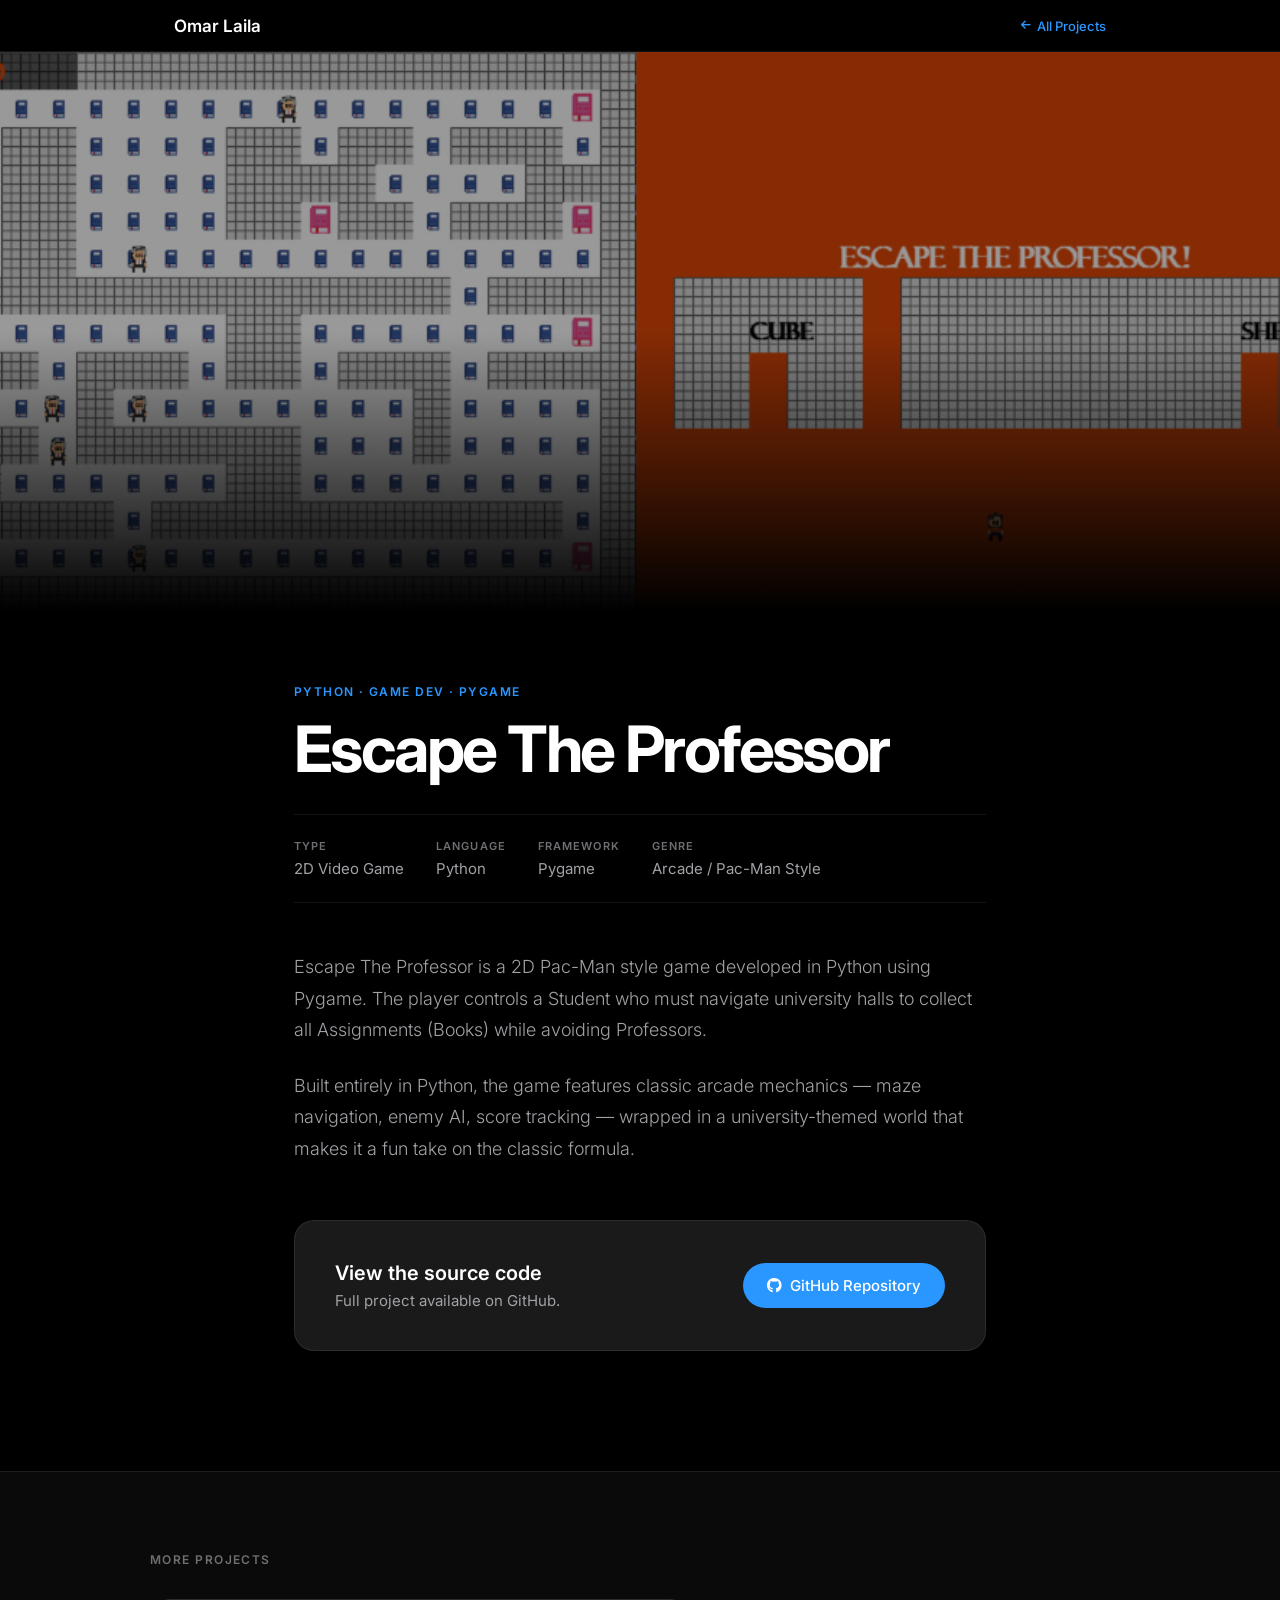
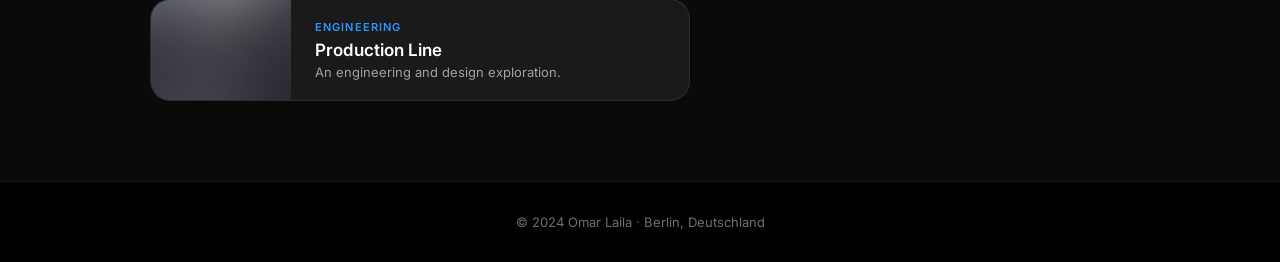
==== generic.html @ 266c4960 "changing folder location" ====
<!DOCTYPE HTML>
<html lang="en">
<head>
  <title>Escape The Professor — Omar Laila</title>
  <meta charset="utf-8" />
  <meta name="viewport" content="width=device-width, initial-scale=1" />
  <link rel="preconnect" href="https://fonts.googleapis.com">
  <link rel="preconnect" href="https://fonts.gstatic.com" crossorigin>
  <link href="https://fonts.googleapis.com/css2?family=Inter:wght@300;400;500;600;700&display=swap" rel="stylesheet">
  <link rel="stylesheet" href="https://cdnjs.cloudflare.com/ajax/libs/font-awesome/6.5.0/css/all.min.css" />

  <style>
    *, *::before, *::after { box-sizing: border-box; margin: 0; padding: 0; }

    :root {
      --bg: #000000;
      --bg2: #0a0a0a;
      --bg3: #111111;
      --surface: #1a1a1a;
      --surface2: #222222;
      --border: rgba(255,255,255,0.08);
      --text: #f5f5f7;
      --text-dim: #a1a1a6;
      --text-dimmer: #6e6e73;
      --accent: #2997ff;
      --white: #ffffff;
      --font: 'Inter', -apple-system, BlinkMacSystemFont, sans-serif;
    }

    html { scroll-behavior: smooth; }

    body {
      font-family: var(--font);
      background: var(--bg);
      color: var(--text);
      overflow-x: hidden;
      -webkit-font-smoothing: antialiased;
    }

    /* ── NAV ── */
    nav {
      position: fixed;
      top: 0; left: 0; right: 0;
      z-index: 100;
      background: rgba(0,0,0,0.72);
      backdrop-filter: saturate(180%) blur(20px);
      -webkit-backdrop-filter: saturate(180%) blur(20px);
      border-bottom: 1px solid var(--border);
      height: 52px;
      display: flex;
      align-items: center;
      justify-content: center;
    }

    .nav-inner {
      display: flex;
      align-items: center;
      gap: 40px;
      max-width: 980px;
      width: 100%;
      padding: 0 24px;
      justify-content: space-between;
    }

    .nav-logo {
      font-size: 17px;
      font-weight: 600;
      color: var(--white);
      text-decoration: none;
    }

    .nav-back {
      display: flex;
      align-items: center;
      gap: 6px;
      color: var(--accent);
      text-decoration: none;
      font-size: 13px;
      font-weight: 500;
      transition: gap 0.2s;
    }

    .nav-back:hover { gap: 10px; }
    .nav-back i { font-size: 11px; }

    /* ── HERO ── */
    .project-hero {
      padding-top: 52px;
      position: relative;
      overflow: hidden;
    }

    .hero-image-wrap {
      width: 100%;
      max-height: 560px;
      overflow: hidden;
      position: relative;
    }

    .hero-image-wrap::after {
      content: '';
      position: absolute;
      inset: 0;
      background: linear-gradient(to bottom, transparent 50%, var(--bg) 100%);
    }

    .hero-image-wrap img {
      width: 100%;
      height: 560px;
      object-fit: cover;
      display: block;
      filter: brightness(0.6);
      animation: heroScale 12s ease-in-out infinite alternate;
    }

    @keyframes heroScale {
      from { transform: scale(1); }
      to   { transform: scale(1.04); }
    }

    /* ── PROJECT CONTENT ── */
    .project-content {
      max-width: 740px;
      margin: 0 auto;
      padding: 72px 24px 120px;
    }

    .project-eyebrow {
      font-size: 12px;
      font-weight: 600;
      letter-spacing: 0.12em;
      text-transform: uppercase;
      color: var(--accent);
      margin-bottom: 16px;
      opacity: 0;
      animation: fadeUp 0.7s ease 0.1s forwards;
    }

    .project-title {
      font-size: clamp(36px, 6vw, 64px);
      font-weight: 700;
      letter-spacing: -0.04em;
      line-height: 1.05;
      color: var(--white);
      margin-bottom: 32px;
      opacity: 0;
      animation: fadeUp 0.7s ease 0.25s forwards;
    }

    .project-meta {
      display: flex;
      gap: 32px;
      flex-wrap: wrap;
      padding: 24px 0;
      border-top: 1px solid var(--border);
      border-bottom: 1px solid var(--border);
      margin-bottom: 48px;
      opacity: 0;
      animation: fadeUp 0.7s ease 0.4s forwards;
    }

    .meta-item h4 {
      font-size: 11px;
      font-weight: 600;
      letter-spacing: 0.1em;
      text-transform: uppercase;
      color: var(--text-dimmer);
      margin-bottom: 6px;
    }

    .meta-item p {
      font-size: 15px;
      color: var(--text-dim);
    }

    .project-body {
      opacity: 0;
      animation: fadeUp 0.7s ease 0.55s forwards;
    }

    .project-body p {
      font-size: 18px;
      font-weight: 300;
      line-height: 1.75;
      color: var(--text-dim);
      margin-bottom: 24px;
    }

    .project-body p:last-child { margin-bottom: 0; }

    .project-body a {
      color: var(--accent);
      text-decoration: none;
      font-weight: 500;
      transition: opacity 0.2s;
    }

    .project-body a:hover { opacity: 0.75; }

    /* ── CTA STRIP ── */
    .cta-strip {
      margin-top: 56px;
      padding: 40px;
      background: var(--surface);
      border: 1px solid var(--border);
      border-radius: 20px;
      display: flex;
      align-items: center;
      justify-content: space-between;
      gap: 24px;
      flex-wrap: wrap;
      opacity: 0;
      animation: fadeUp 0.7s ease 0.7s forwards;
    }

    .cta-strip-text h3 {
      font-size: 20px;
      font-weight: 600;
      color: var(--white);
      margin-bottom: 6px;
    }

    .cta-strip-text p {
      font-size: 15px;
      color: var(--text-dim);
    }

    .cta-btn {
      display: inline-flex;
      align-items: center;
      gap: 8px;
      background: var(--accent);
      color: var(--white);
      text-decoration: none;
      padding: 13px 24px;
      border-radius: 980px;
      font-size: 15px;
      font-weight: 500;
      white-space: nowrap;
      transition: background 0.2s, transform 0.2s;
      flex-shrink: 0;
    }

    .cta-btn:hover {
      background: #1a86e8;
      transform: scale(1.03);
    }

    /* ── MORE PROJECTS ── */
    .more-section {
      background: var(--bg2);
      border-top: 1px solid var(--border);
      padding: 80px 24px;
    }

    .more-inner {
      max-width: 980px;
      margin: 0 auto;
    }

    .more-label {
      font-size: 12px;
      font-weight: 600;
      letter-spacing: 0.12em;
      text-transform: uppercase;
      color: var(--text-dimmer);
      margin-bottom: 32px;
    }

    .more-card {
      background: var(--surface);
      border: 1px solid var(--border);
      border-radius: 20px;
      overflow: hidden;
      display: flex;
      align-items: center;
      gap: 0;
      transition: transform 0.3s, box-shadow 0.3s;
      text-decoration: none;
      max-width: 540px;
    }

    .more-card:hover {
      transform: translateY(-4px);
      box-shadow: 0 24px 60px rgba(0,0,0,0.4);
    }

    .more-card-img {
      width: 140px;
      height: 100px;
      object-fit: cover;
      flex-shrink: 0;
      filter: brightness(0.8);
      transition: filter 0.3s;
    }

    .more-card:hover .more-card-img { filter: brightness(1); }

    .more-card-body {
      padding: 20px 24px;
    }

    .more-card-tag {
      font-size: 11px;
      font-weight: 600;
      letter-spacing: 0.1em;
      text-transform: uppercase;
      color: var(--accent);
      margin-bottom: 6px;
    }

    .more-card-title {
      font-size: 17px;
      font-weight: 600;
      color: var(--white);
      margin-bottom: 4px;
    }

    .more-card-desc {
      font-size: 13px;
      color: var(--text-dim);
    }

    /* ── FOOTER ── */
    footer {
      border-top: 1px solid var(--border);
      padding: 32px 24px;
      text-align: center;
    }

    footer p {
      font-size: 13px;
      color: var(--text-dimmer);
    }

    /* ── REVEAL ── */
    .reveal {
      opacity: 0;
      transform: translateY(24px);
      transition: opacity 0.6s ease, transform 0.6s ease;
    }

    .reveal.visible { opacity: 1; transform: translateY(0); }

    /* ── KEYFRAMES ── */
    @keyframes fadeUp {
      from { opacity: 0; transform: translateY(16px); }
      to   { opacity: 1; transform: translateY(0); }
    }

    @media (max-width: 600px) {
      .project-meta { gap: 20px; }
      .cta-strip { flex-direction: column; align-items: flex-start; }
      .more-card-img { width: 100px; height: 80px; }
    }

    @media (prefers-reduced-motion: reduce) {
      *, *::before, *::after { animation: none !important; transition: none !important; }
    }
  </style>
</head>

<body>

  <!-- NAV -->
  <nav>
    <div class="nav-inner">
      <a href="index.html" class="nav-logo">Omar Laila</a>
      <a href="index.html#projects" class="nav-back">
        <i class="fa fa-arrow-left"></i> All Projects
      </a>
    </div>
  </nav>

  <!-- HERO IMAGE -->
  <div class="project-hero">
    <div class="hero-image-wrap">
      <img src="images/pic04.jpg" alt="Escape The Professor gameplay screenshot">
    </div>
  </div>

  <!-- CONTENT -->
  <div class="project-content">
    <p class="project-eyebrow">Python · Game Dev · Pygame</p>
    <h1 class="project-title">Escape The Professor</h1>

    <div class="project-meta">
      <div class="meta-item">
        <h4>Type</h4>
        <p>2D Video Game</p>
      </div>
      <div class="meta-item">
        <h4>Language</h4>
        <p>Python</p>
      </div>
      <div class="meta-item">
        <h4>Framework</h4>
        <p>Pygame</p>
      </div>
      <div class="meta-item">
        <h4>Genre</h4>
        <p>Arcade / Pac-Man Style</p>
      </div>
    </div>

    <div class="project-body">
      <p>Escape The Professor is a 2D Pac-Man style game developed in Python using Pygame. The player controls a Student who must navigate university halls to collect all Assignments (Books) while avoiding Professors.</p>
      <p>Built entirely in Python, the game features classic arcade mechanics — maze navigation, enemy AI, score tracking — wrapped in a university-themed world that makes it a fun take on the classic formula.</p>
    </div>

    <div class="cta-strip">
      <div class="cta-strip-text">
        <h3>View the source code</h3>
        <p>Full project available on GitHub.</p>
      </div>
      <a href="https://github.com/OmarLaila/Escape-The-Professor" target="_blank" rel="noopener" class="cta-btn">
        <i class="fab fa-github"></i> GitHub Repository
      </a>
    </div>
  </div>

  <!-- MORE PROJECTS -->
  <div class="more-section">
    <div class="more-inner reveal">
      <p class="more-label">More Projects</p>
      <a href="index.html#projects" class="more-card">
        <img src="images/pic02.jpg" alt="Production Line" class="more-card-img">
        <div class="more-card-body">
          <p class="more-card-tag">Engineering</p>
          <p class="more-card-title">Production Line</p>
          <p class="more-card-desc">An engineering and design exploration.</p>
        </div>
      </a>
    </div>
  </div>

  <!-- FOOTER -->
  <footer>
    <p>© 2024 Omar Laila · Berlin, Deutschland</p>
  </footer>

  <script>
    const reveals = document.querySelectorAll('.reveal');
    const observer = new IntersectionObserver((entries) => {
      entries.forEach(e => {
        if (e.isIntersecting) {
          e.target.classList.add('visible');
          observer.unobserve(e.target);
        }
      });
    }, { threshold: 0.12 });
    reveals.forEach(el => observer.observe(el));
  </script>
</body>
</html>
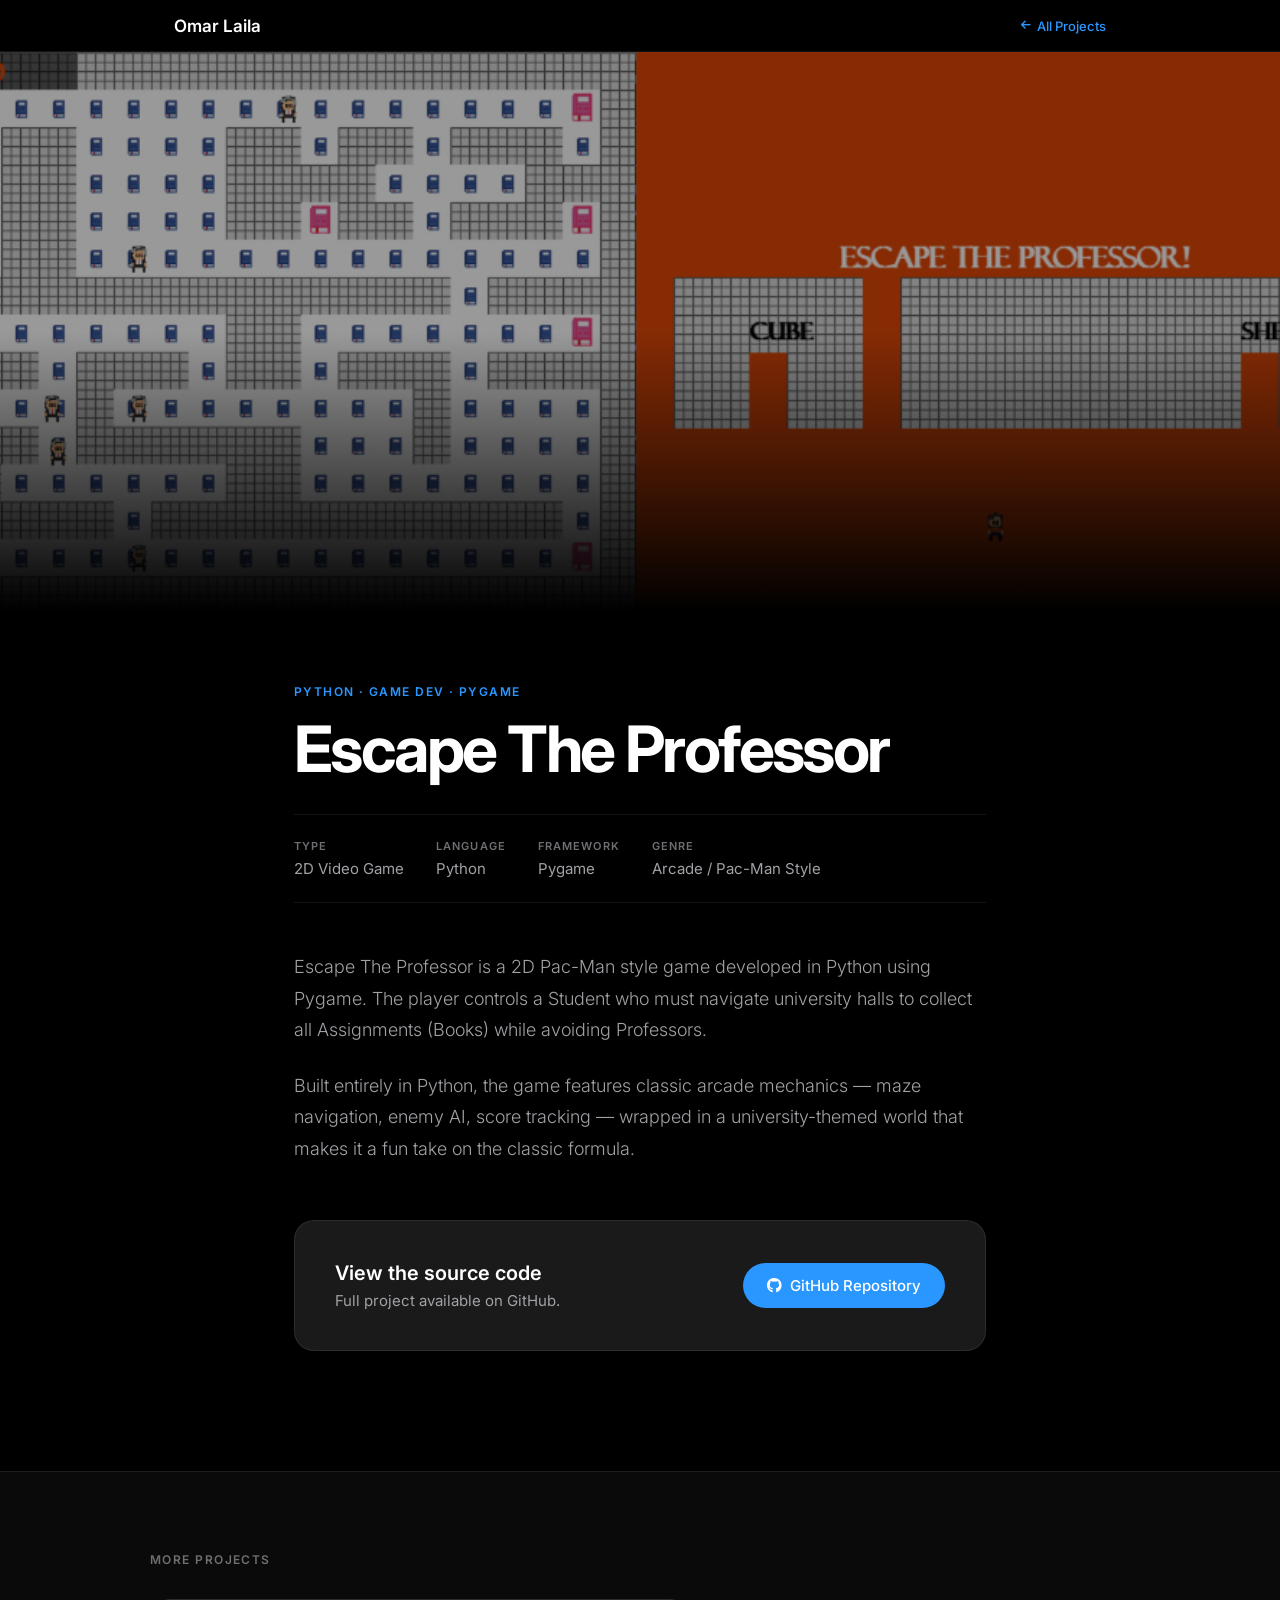
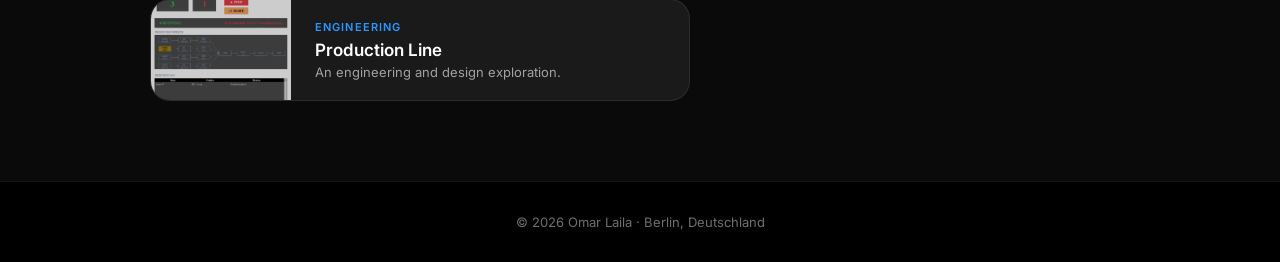
==== commit 71e3fbb1: "new s" ====
--- a/generic.html
+++ b/generic.html
@@ -413,7 +413,7 @@
         <h3>View the source code</h3>
         <p>Full project available on GitHub.</p>
       </div>
-      <a href="https://github.com/OmarLaila/Escape-The-Professor" target="_blank" rel="noopener" class="cta-btn">
+      <a href="https://github.com/Omar00981/Escape_The_Professor" target="_blank" rel="noopener" class="cta-btn">
         <i class="fab fa-github"></i> GitHub Repository
       </a>
     </div>
@@ -424,7 +424,7 @@
     <div class="more-inner reveal">
       <p class="more-label">More Projects</p>
       <a href="index.html#projects" class="more-card">
-        <img src="images/pic02.jpg" alt="Production Line" class="more-card-img">
+        <img src="images/HMI.png" alt="Production Line" class="more-card-img">
         <div class="more-card-body">
           <p class="more-card-tag">Engineering</p>
           <p class="more-card-title">Production Line</p>
@@ -436,7 +436,7 @@
 
   <!-- FOOTER -->
   <footer>
-    <p>© 2024 Omar Laila · Berlin, Deutschland</p>
+    <p>© 2026 Omar Laila · Berlin, Deutschland</p>
   </footer>
 
   <script>
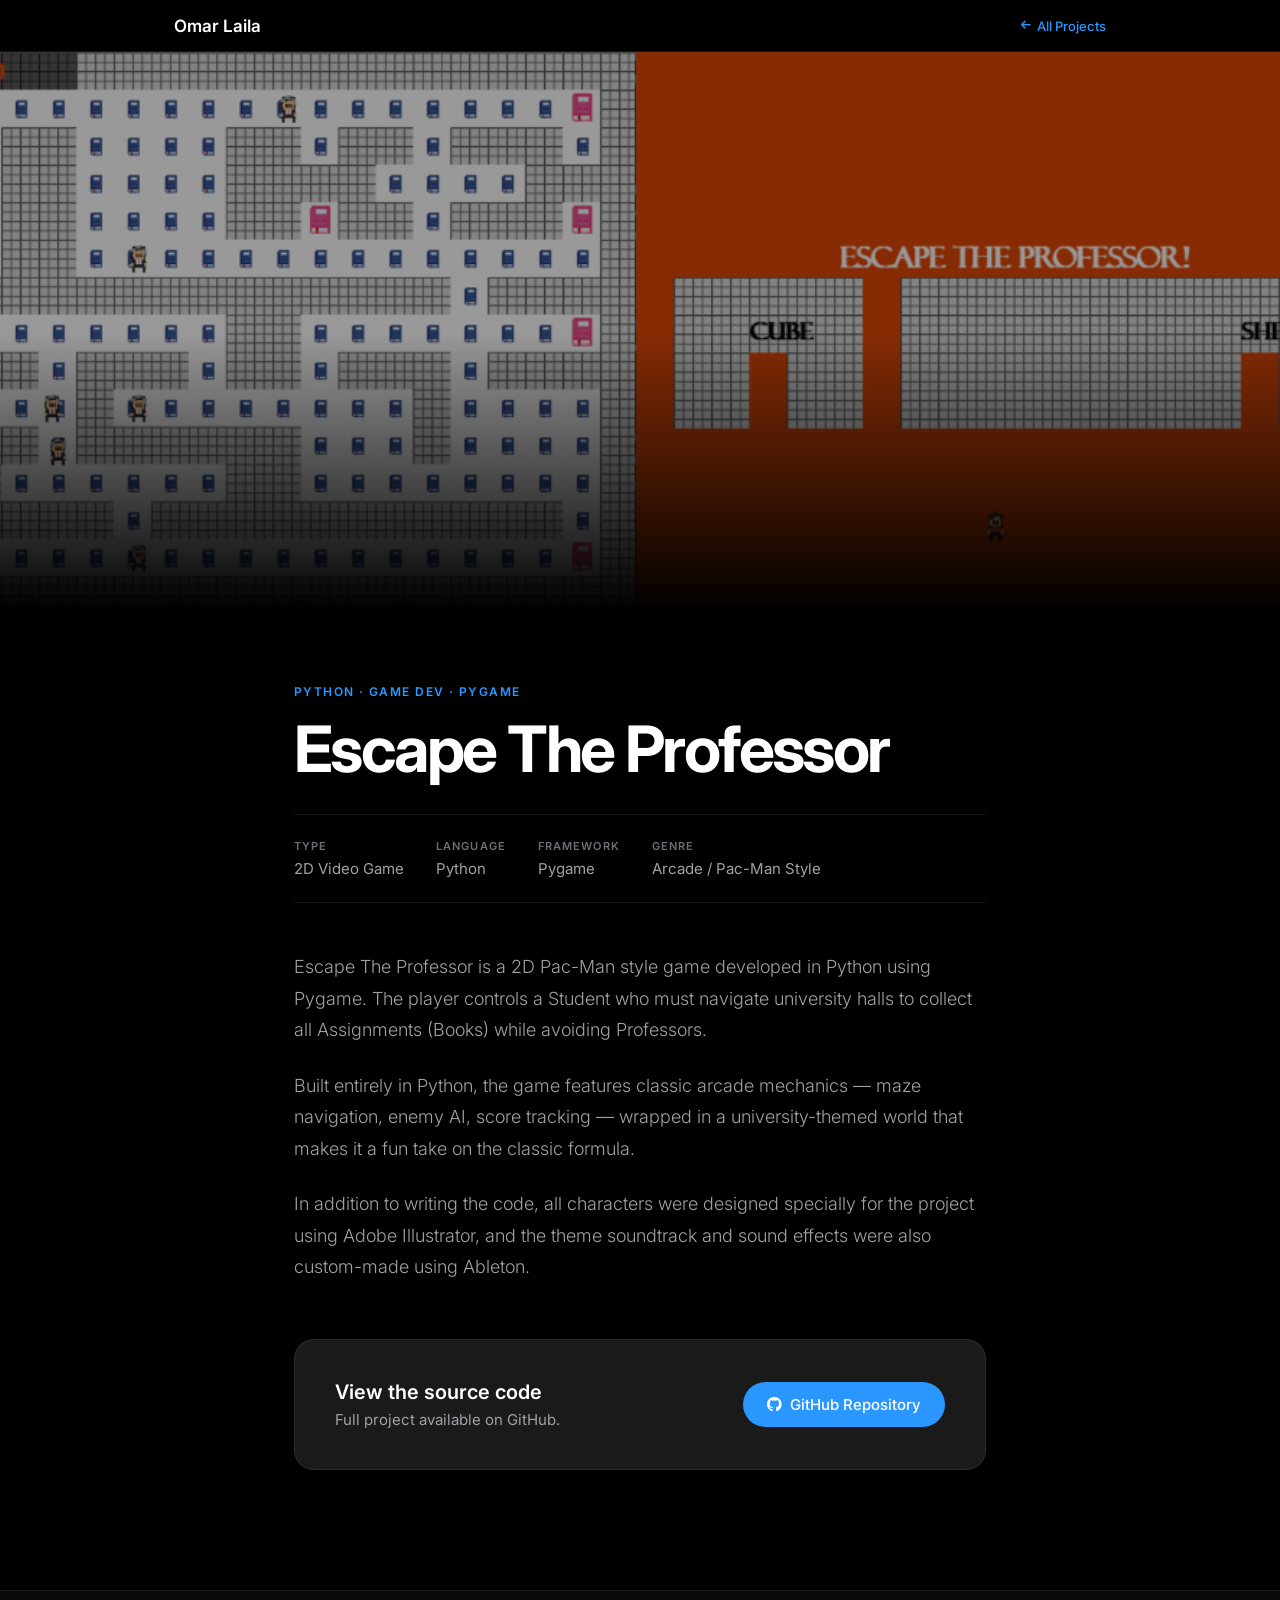
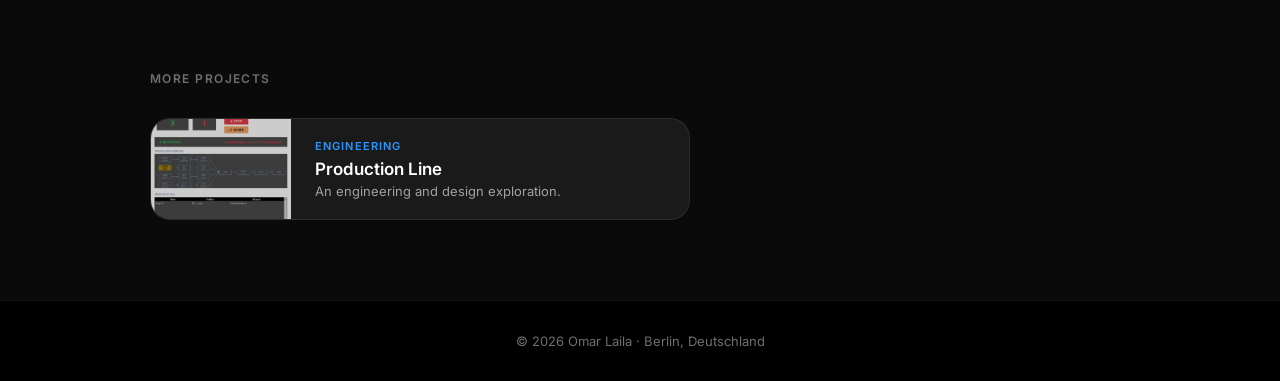
==== commit 2a585f4c: "added design and music info" ====
--- a/generic.html
+++ b/generic.html
@@ -406,6 +406,8 @@
     <div class="project-body">
       <p>Escape The Professor is a 2D Pac-Man style game developed in Python using Pygame. The player controls a Student who must navigate university halls to collect all Assignments (Books) while avoiding Professors.</p>
       <p>Built entirely in Python, the game features classic arcade mechanics — maze navigation, enemy AI, score tracking — wrapped in a university-themed world that makes it a fun take on the classic formula.</p>
+      <p>In addition to writing the code, all characters were designed specially for the project using Adobe Illustrator, and the theme soundtrack and sound effects were also custom-made using Ableton.</p>
+
     </div>
 
     <div class="cta-strip">
@@ -423,7 +425,7 @@
   <div class="more-section">
     <div class="more-inner reveal">
       <p class="more-label">More Projects</p>
-      <a href="index.html#projects" class="more-card">
+      <a href="generic2.html" class="more-card">
         <img src="images/HMI.png" alt="Production Line" class="more-card-img">
         <div class="more-card-body">
           <p class="more-card-tag">Engineering</p>
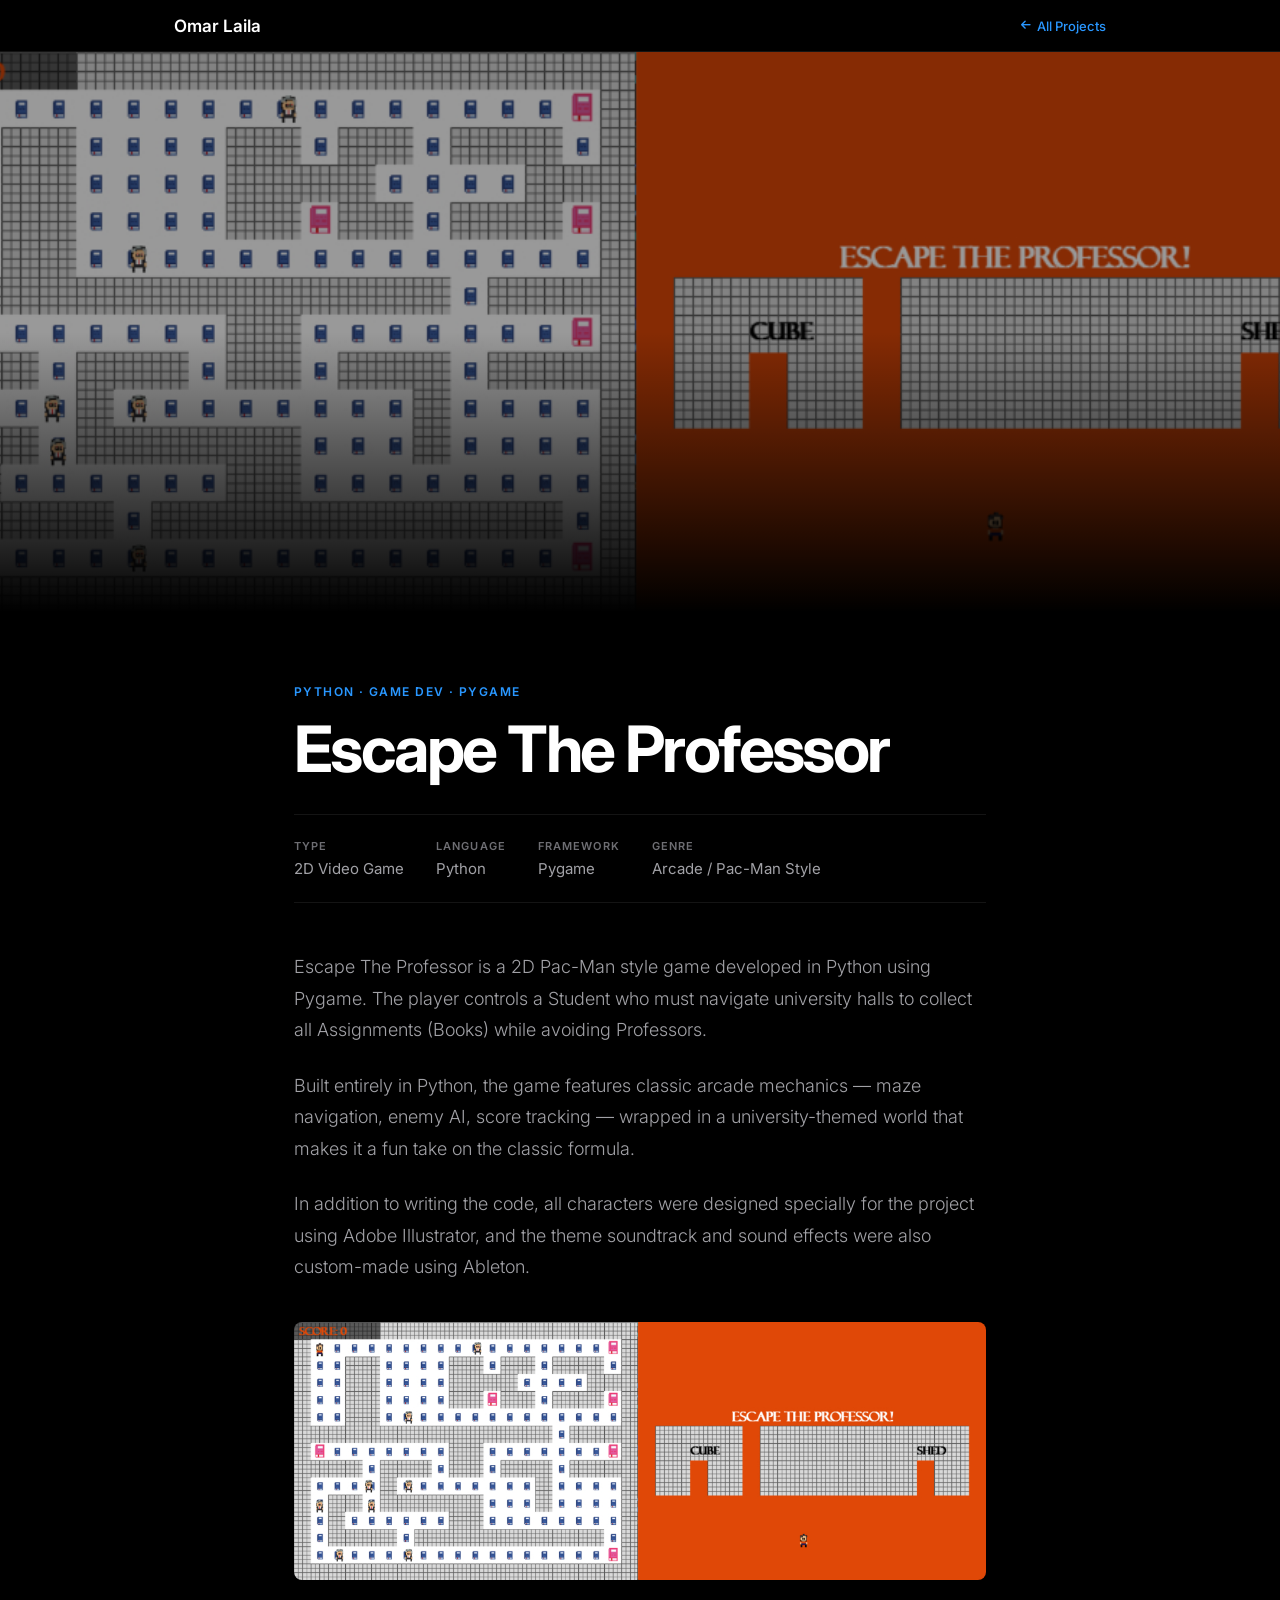
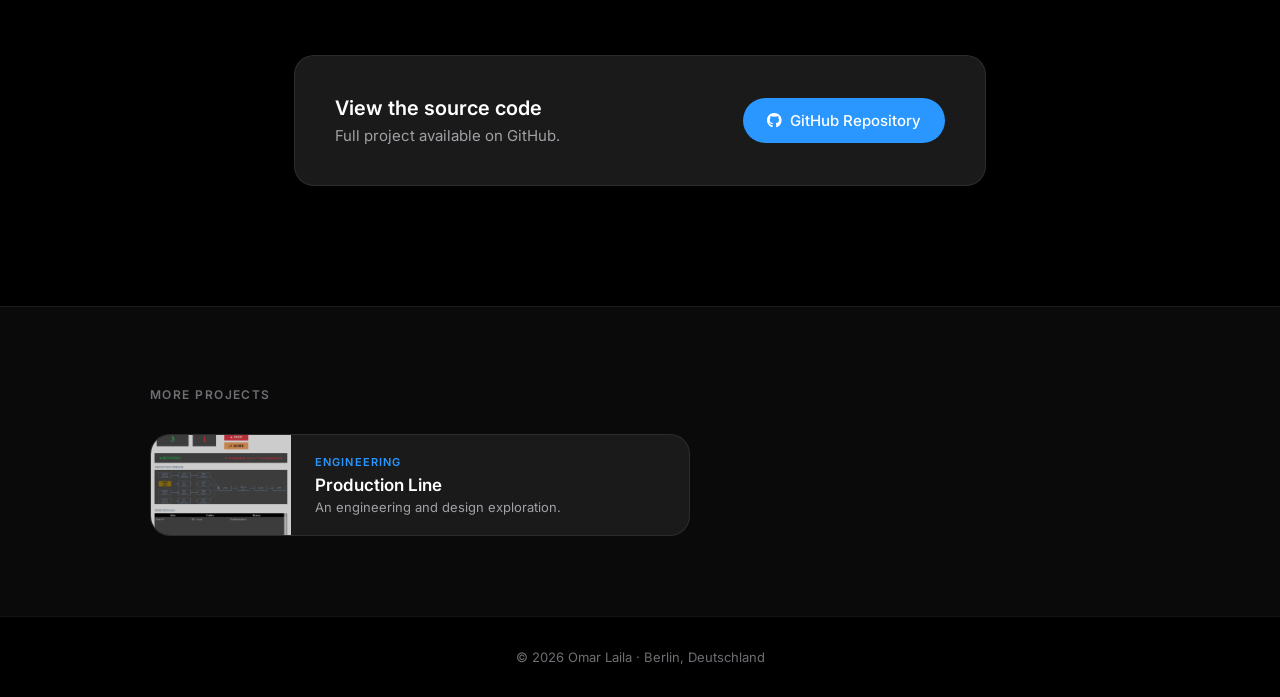
==== commit 95d1e912: "image addded" ====
--- a/generic.html
+++ b/generic.html
@@ -407,6 +407,7 @@
       <p>Escape The Professor is a 2D Pac-Man style game developed in Python using Pygame. The player controls a Student who must navigate university halls to collect all Assignments (Books) while avoiding Professors.</p>
       <p>Built entirely in Python, the game features classic arcade mechanics — maze navigation, enemy AI, score tracking — wrapped in a university-themed world that makes it a fun take on the classic formula.</p>
       <p>In addition to writing the code, all characters were designed specially for the project using Adobe Illustrator, and the theme soundtrack and sound effects were also custom-made using Ableton.</p>
+      <img src="images/pic04.jpg" alt="Escape The Professor" style="max-width: 100%; border-radius: 8px; margin: 15px 0;">
 
     </div>
 
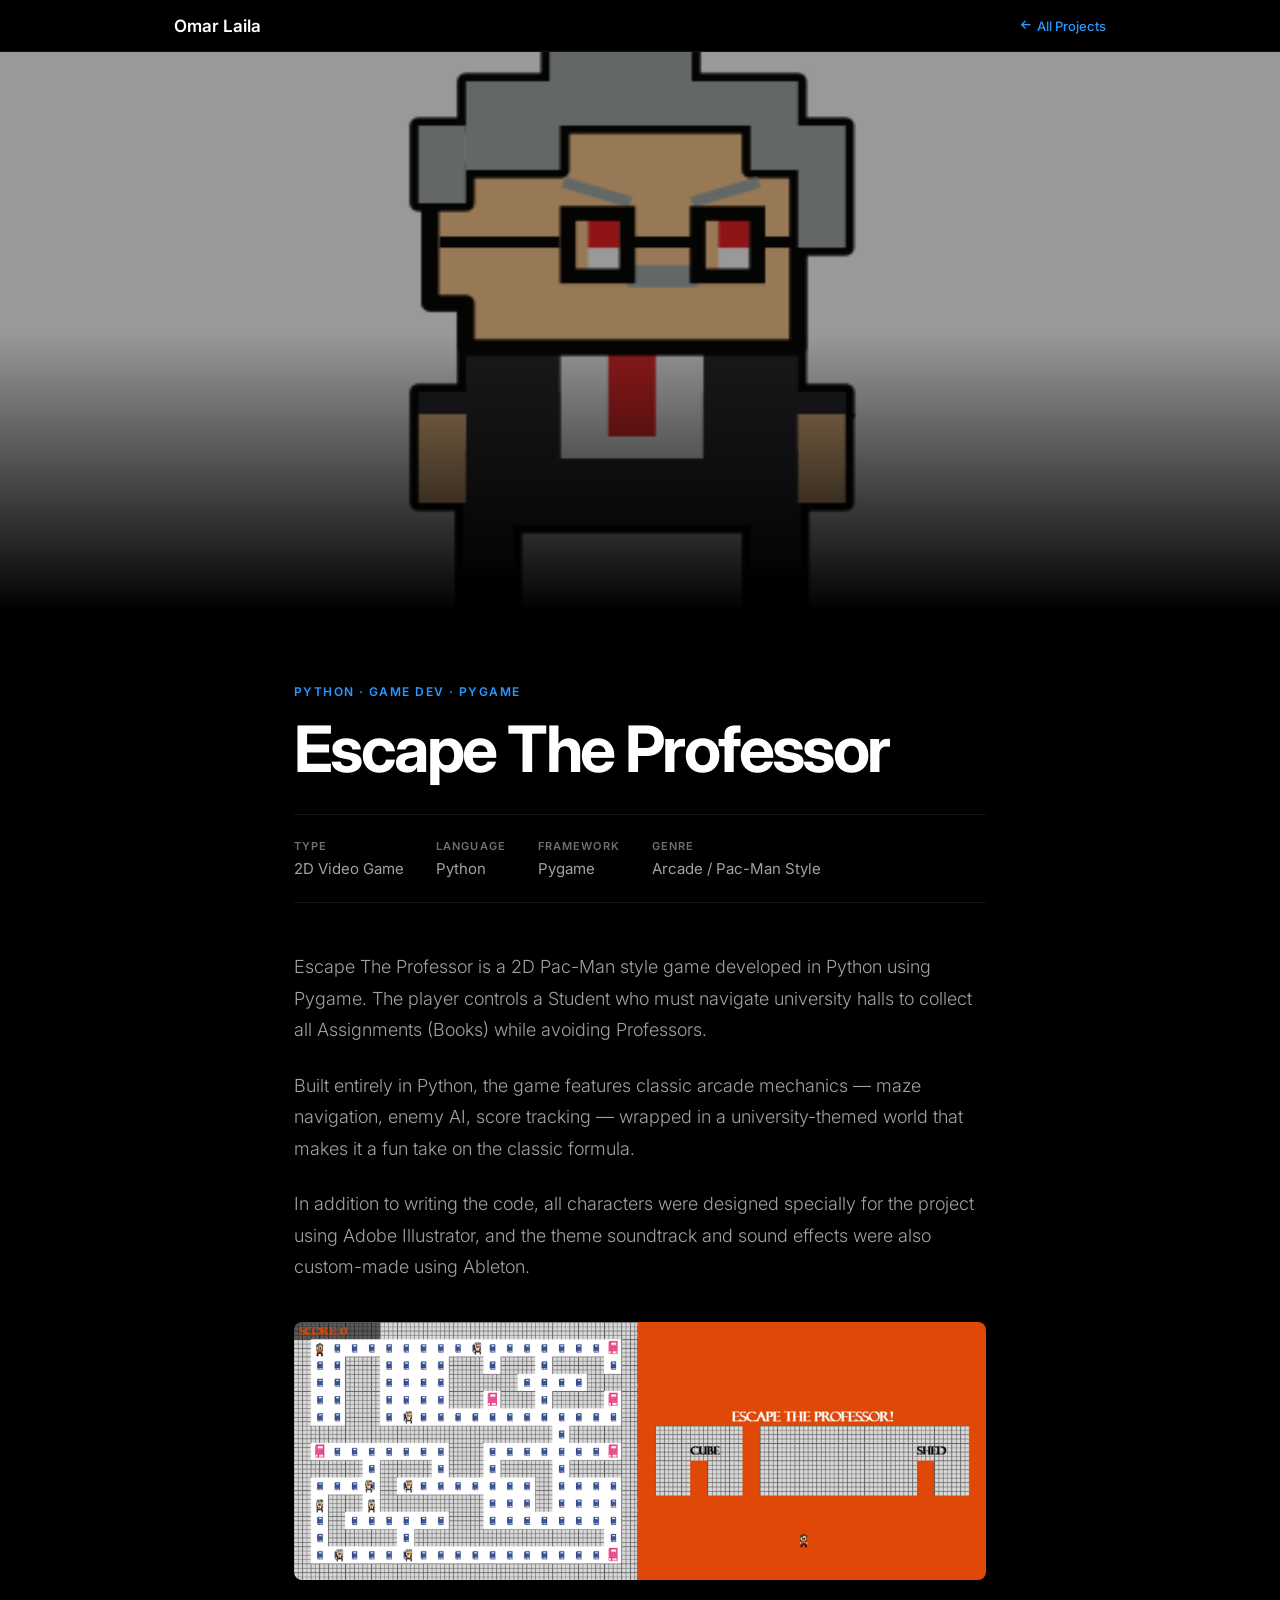
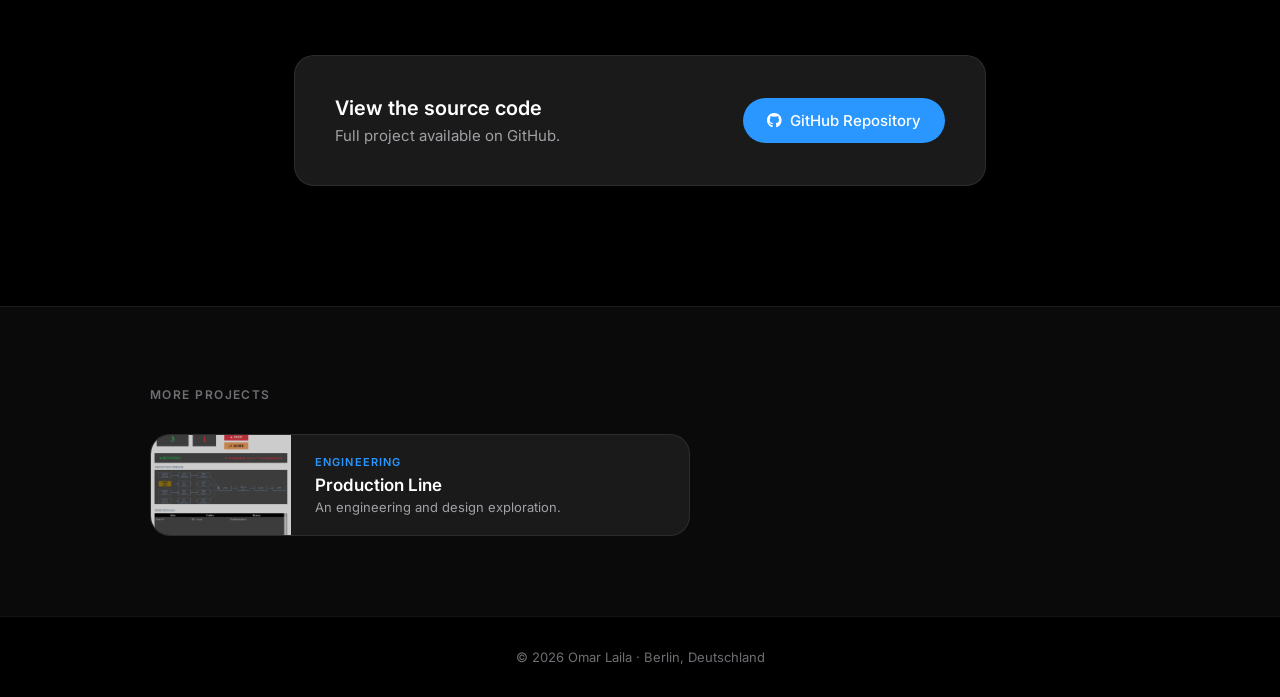
==== commit f6d2b8cd: "aa" ====
--- a/generic.html
+++ b/generic.html
@@ -375,7 +375,7 @@
   <!-- HERO IMAGE -->
   <div class="project-hero">
     <div class="hero-image-wrap">
-      <img src="images/pic04.jpg" alt="Escape The Professor gameplay screenshot">
+      <img src="images/pic01.jpg" alt="Escape The Professor gameplay screenshot">
     </div>
   </div>
 
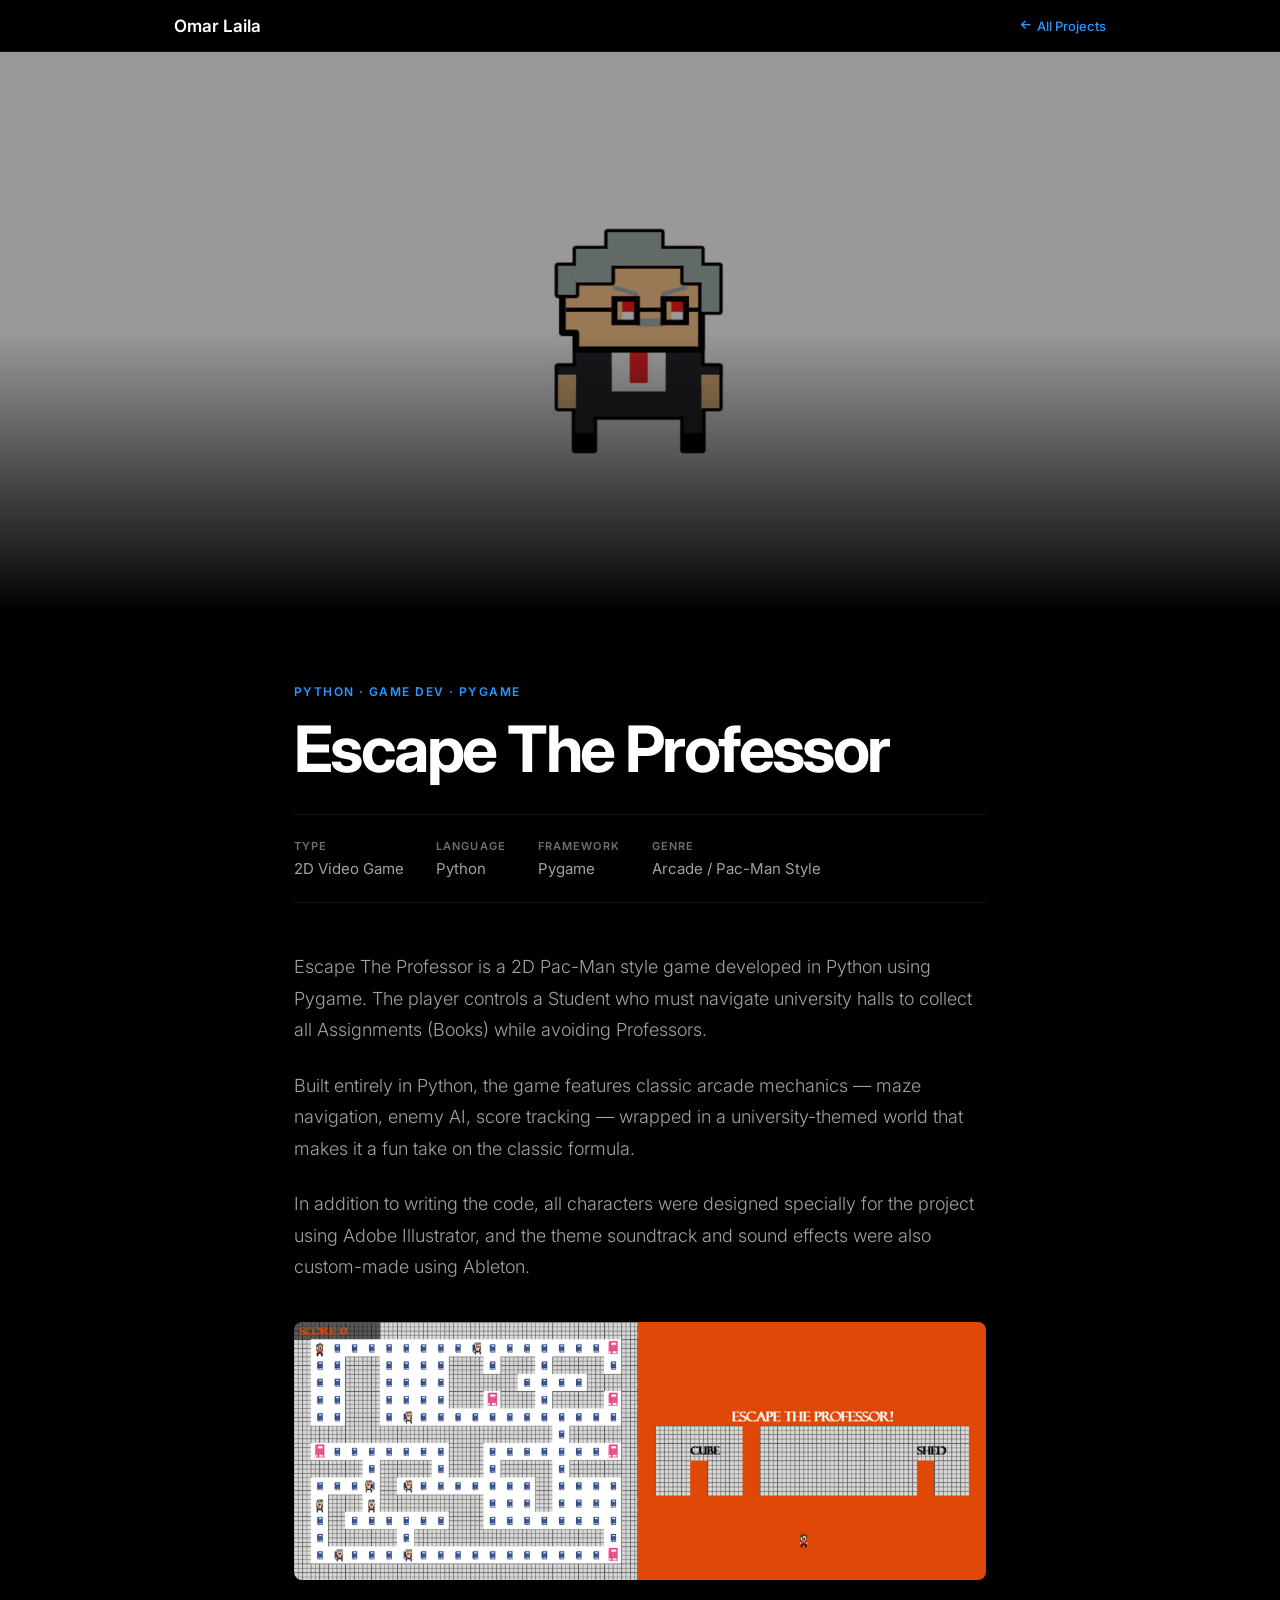
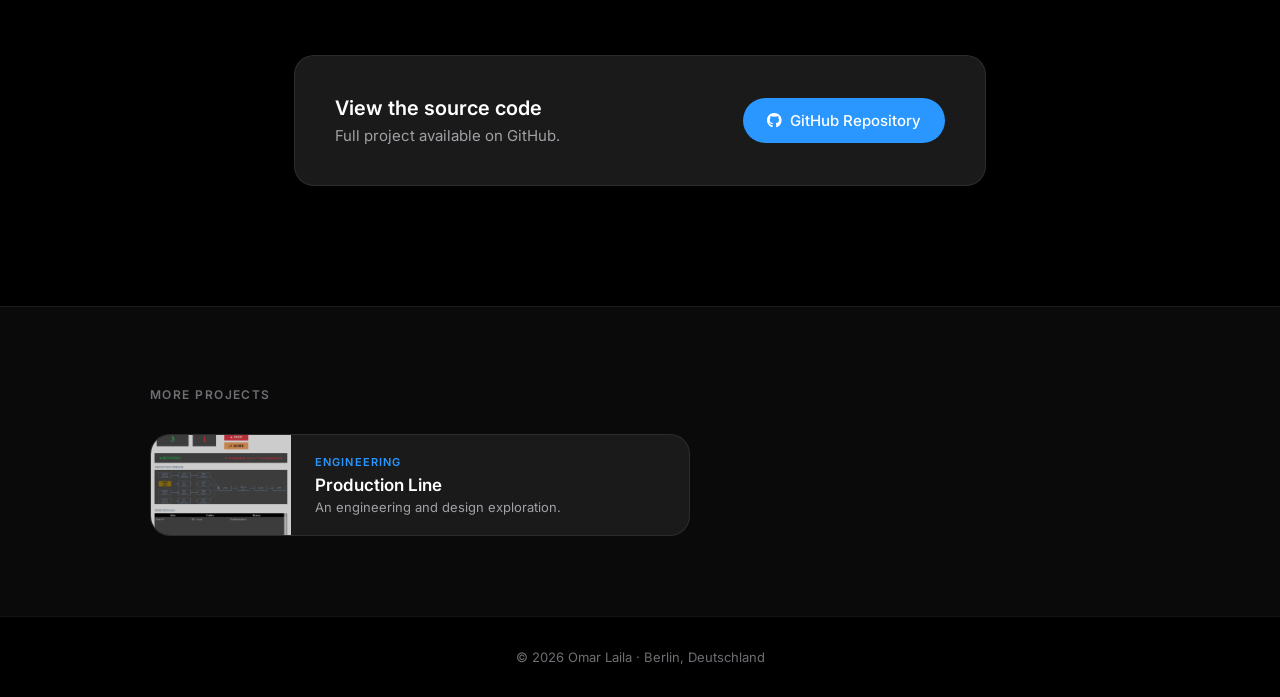
==== commit 50337603: "do em all" ====
--- a/generic.html
+++ b/generic.html
@@ -375,7 +375,7 @@
   <!-- HERO IMAGE -->
   <div class="project-hero">
     <div class="hero-image-wrap">
-      <img src="images/pic01.jpg" alt="Escape The Professor gameplay screenshot">
+      <img src="images/BannerETP.jpg" alt="Escape The Professor gameplay screenshot">
     </div>
   </div>
 
